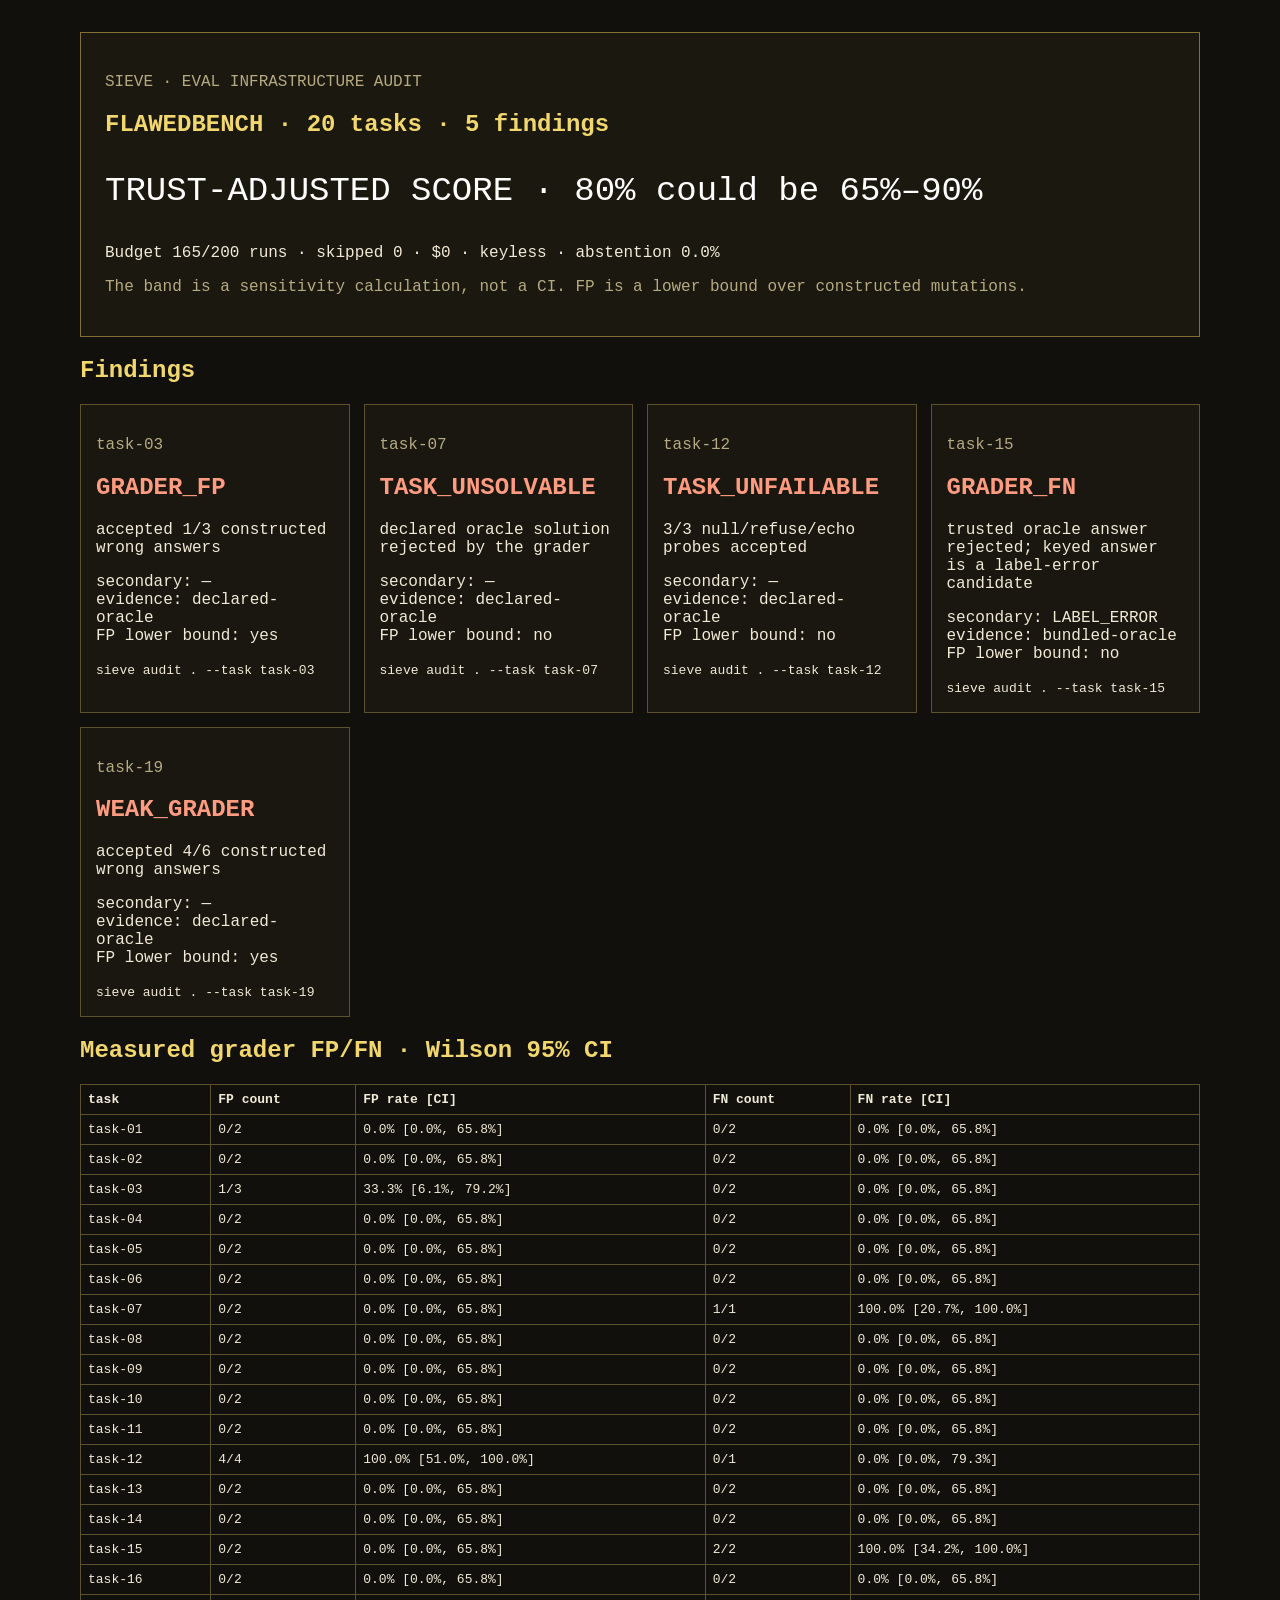
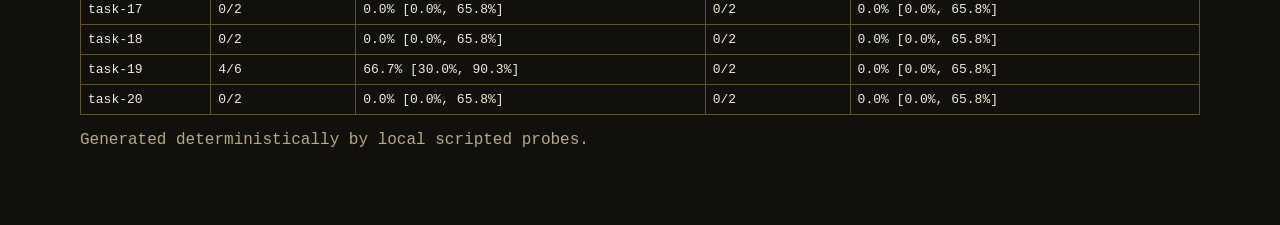
==== docs/index.html @ 28ebd324 "feat: ship deterministic sieve alpha" ====
<!doctype html>
<html lang="en">
<head><meta charset="utf-8"><meta name="viewport" content="width=device-width">
<meta http-equiv="refresh" content="0; url=demo/index.html">
<title>SIEVE demo</title></head>
<body><p><a href="demo/index.html">Open the SIEVE FlawedBench audit</a>.</p></body>
</html>
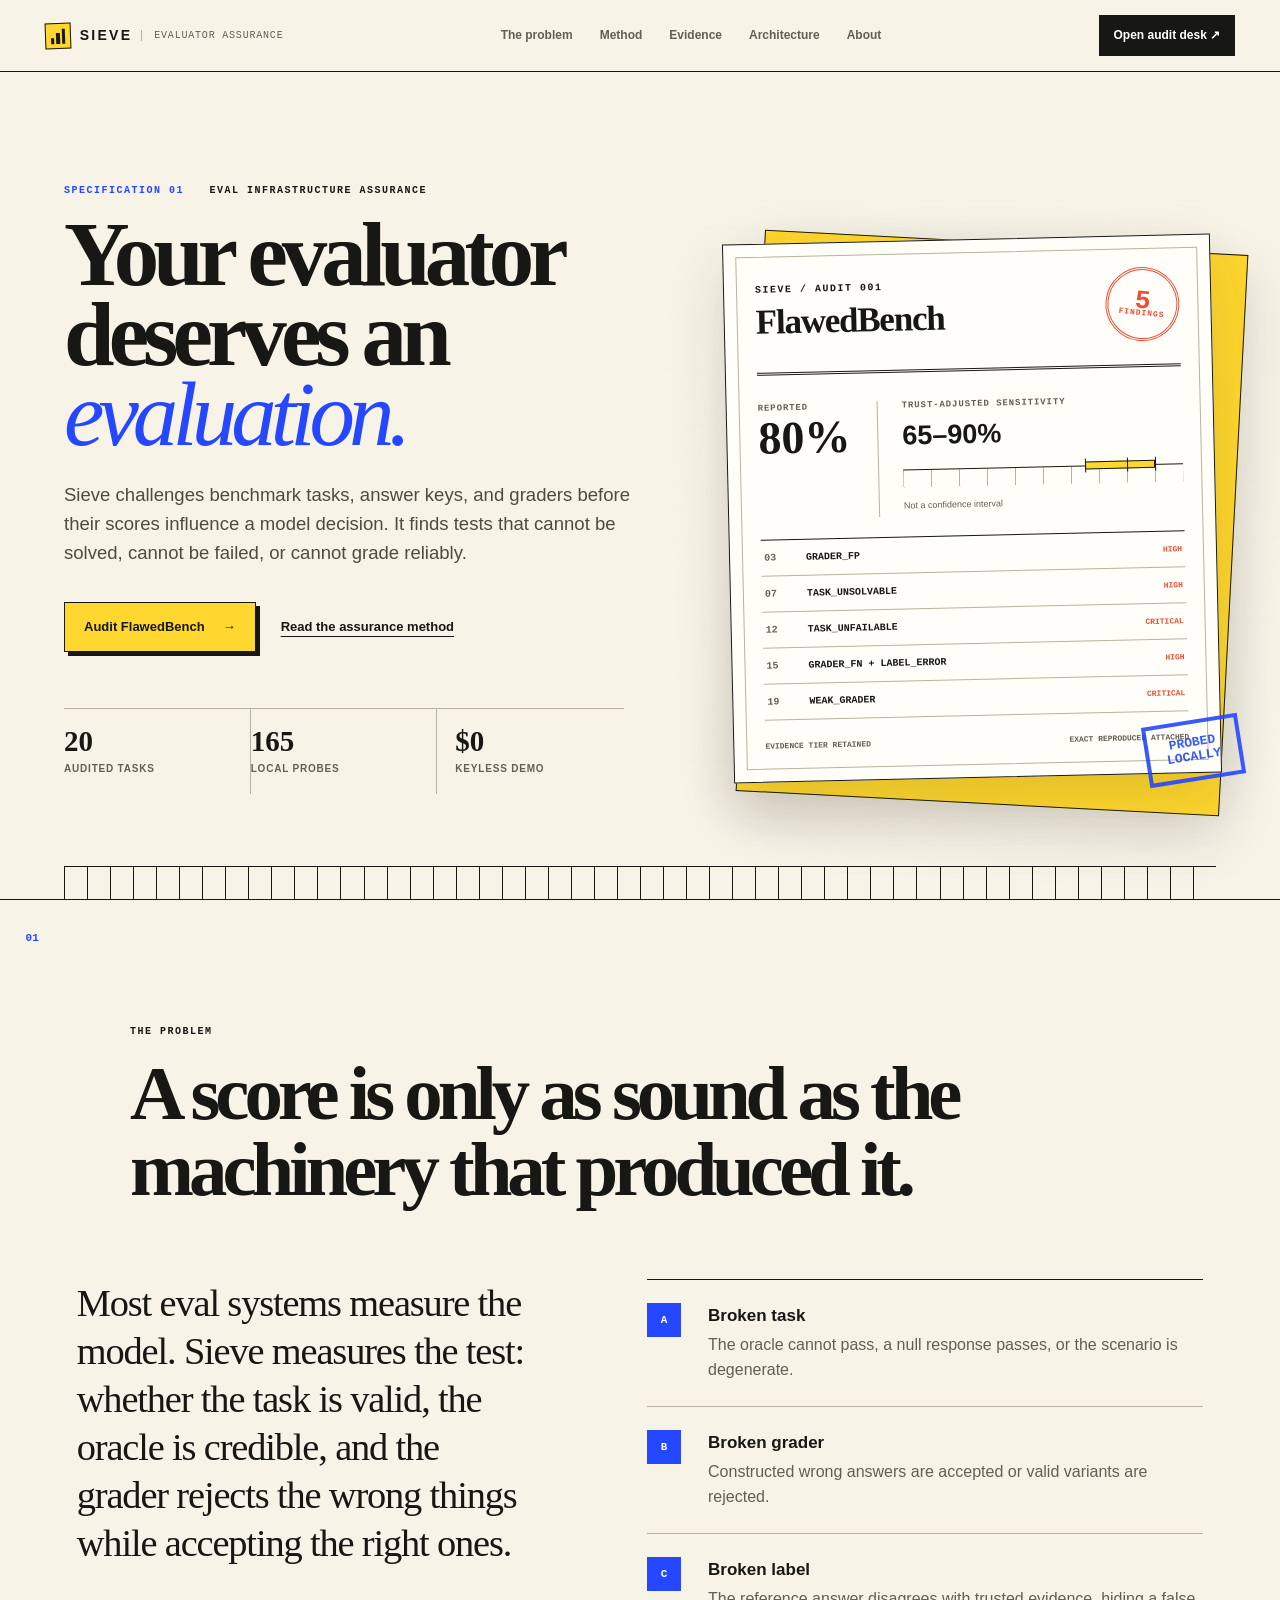
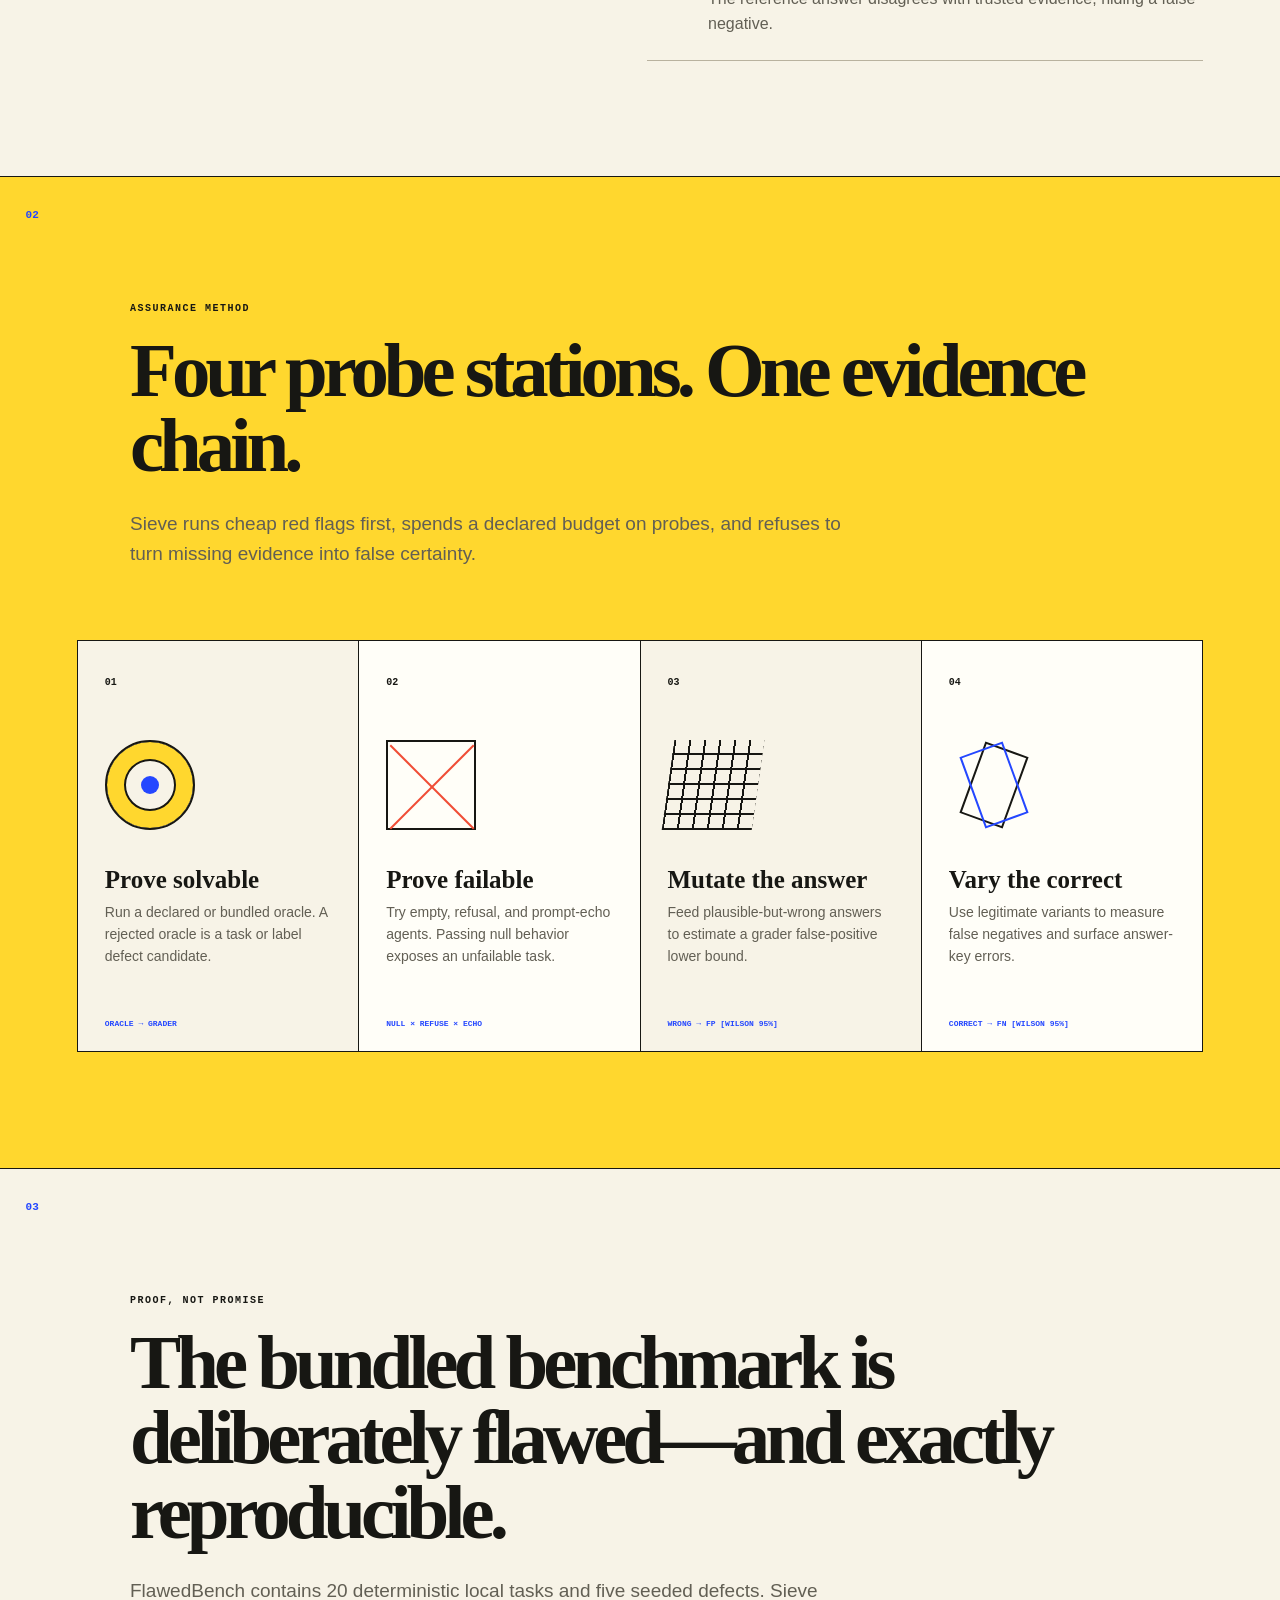
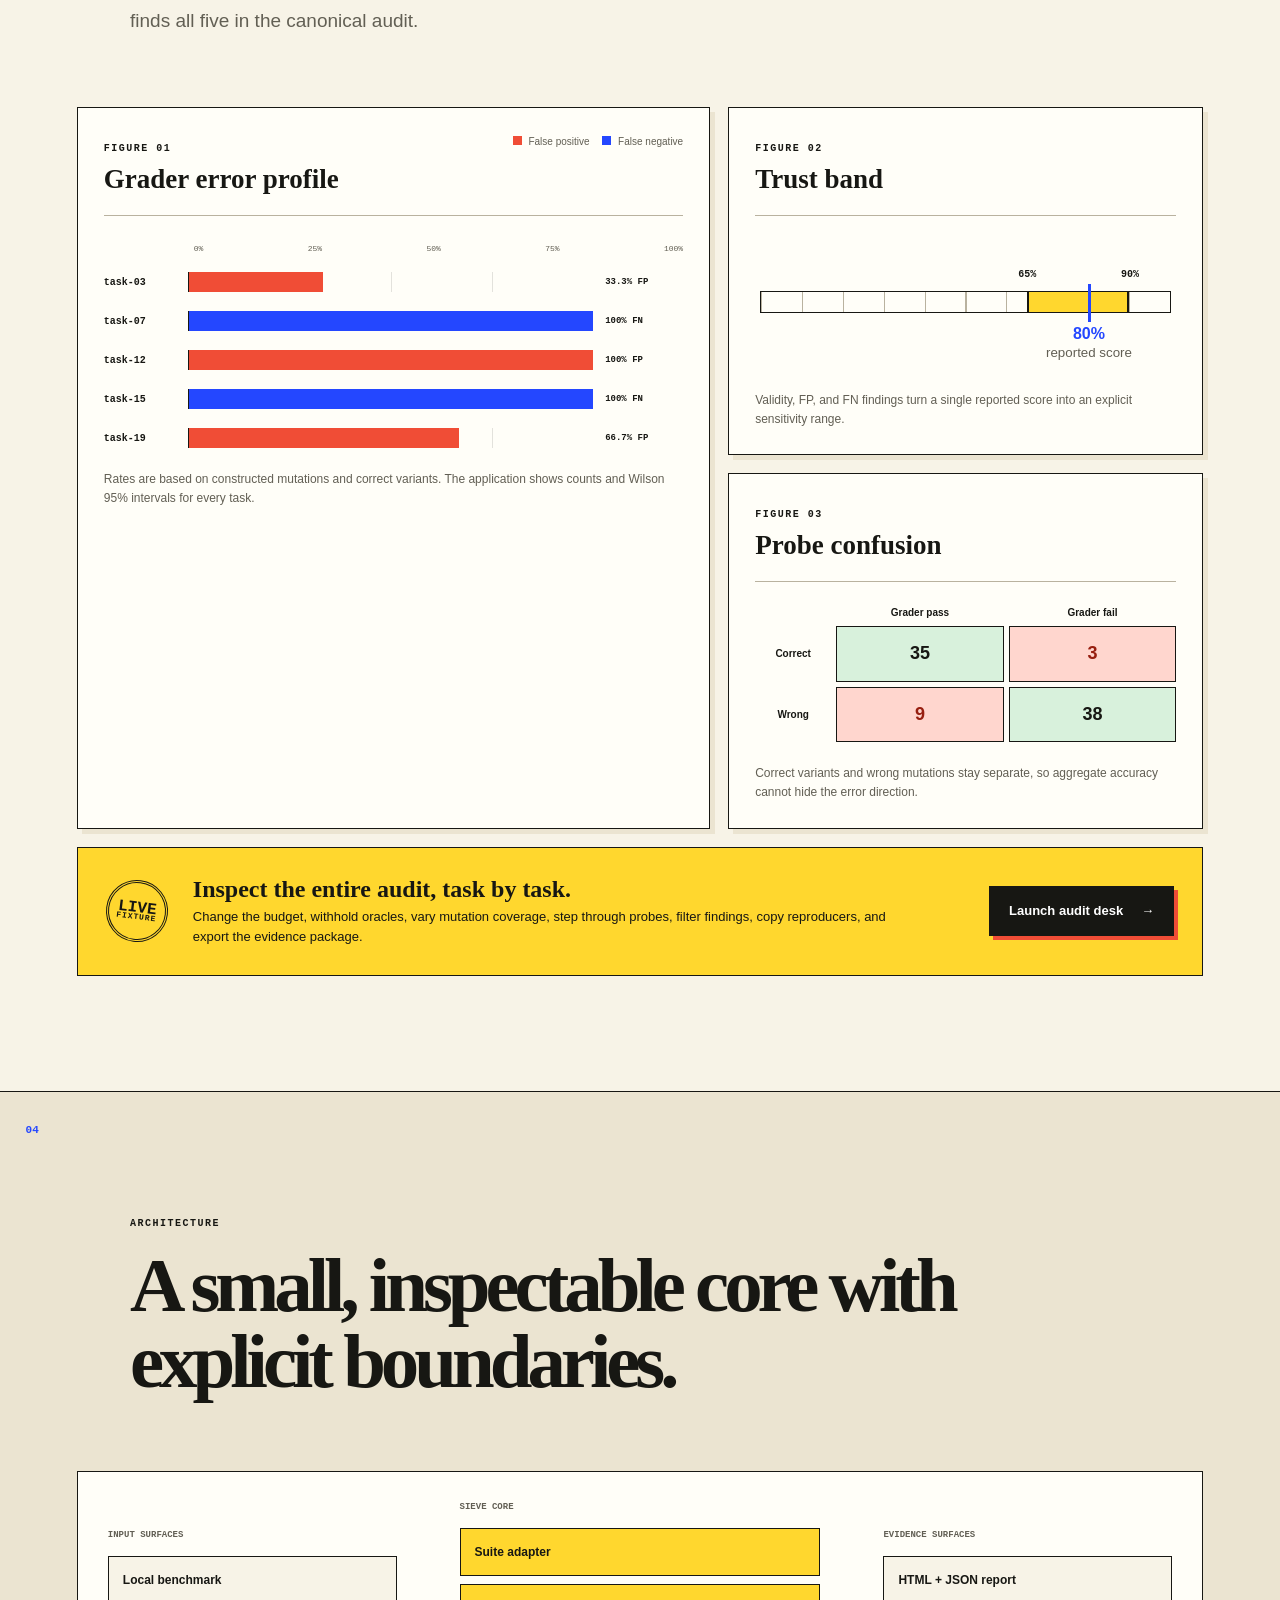
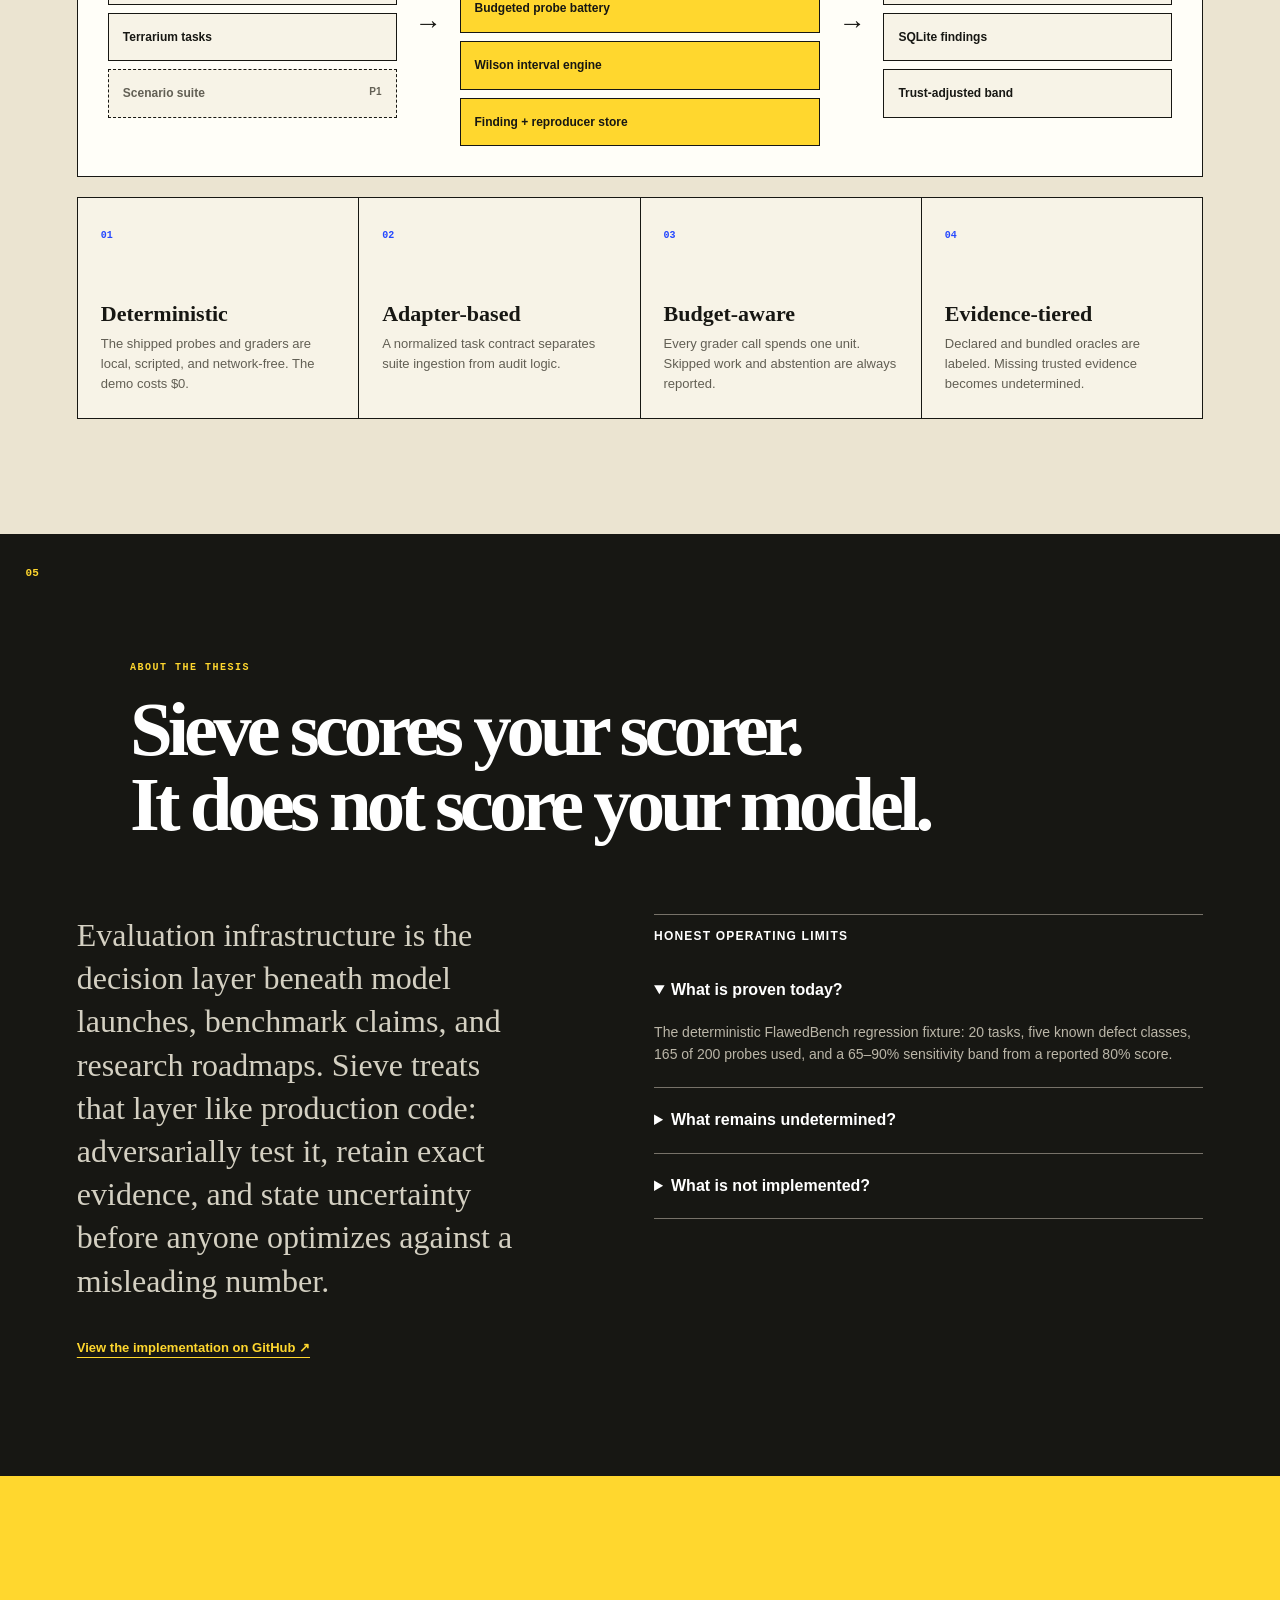
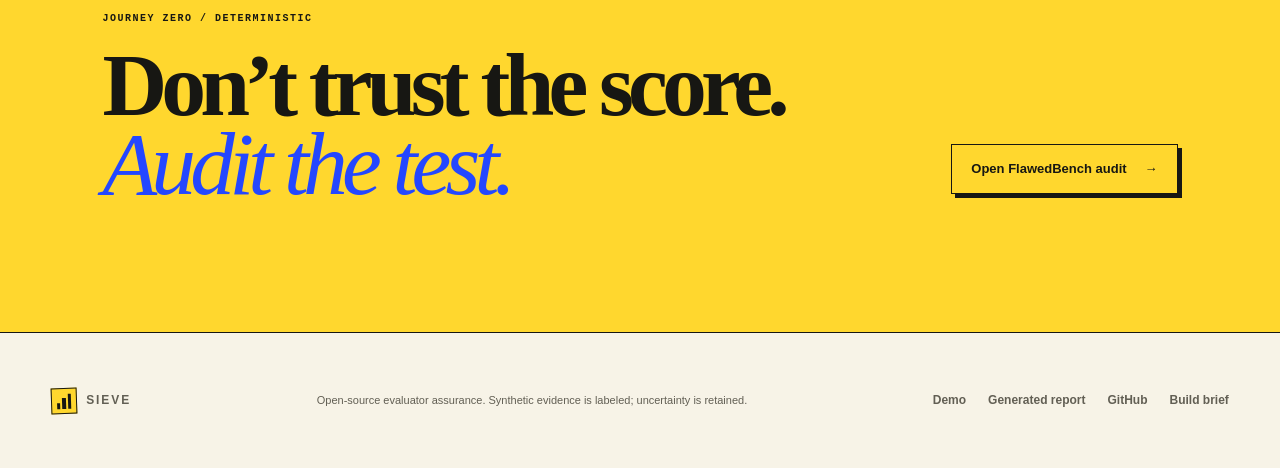
==== commit 91d5c995: "site: launch full interactive product experience" ====
--- a/docs/index.html
+++ b/docs/index.html
@@ -1,8 +1,292 @@
 <!doctype html>
 <html lang="en">
-<head><meta charset="utf-8"><meta name="viewport" content="width=device-width">
-<meta http-equiv="refresh" content="0; url=demo/index.html">
-<title>SIEVE demo</title></head>
-<body><p><a href="demo/index.html">Open the SIEVE FlawedBench audit</a>.</p></body>
+<head>
+  <meta charset="utf-8">
+  <meta name="viewport" content="width=device-width, initial-scale=1">
+  <meta name="description" content="Sieve audits the tasks, graders, and labels behind model and agent evaluations.">
+  <meta name="theme-color" content="#f7f3e7">
+  <title>Sieve — the eval for your evals</title>
+  <link rel="stylesheet" href="styles.css">
+  <script src="site.js" defer></script>
+</head>
+<body>
+  <a class="skip-link" href="#content">Skip to content</a>
+  <header class="site-header">
+    <a class="wordmark" href="#top" aria-label="Sieve home">
+      <span class="wordmark-mark" aria-hidden="true"><i></i><i></i><i></i></span>
+      <span>SIEVE</span>
+      <small>Evaluator assurance</small>
+    </a>
+    <button class="nav-toggle" type="button" aria-expanded="false" aria-controls="site-nav">Menu</button>
+    <nav id="site-nav" class="site-nav" aria-label="Primary navigation">
+      <a href="#problem">The problem</a>
+      <a href="#method">Method</a>
+      <a href="#proof">Evidence</a>
+      <a href="#architecture">Architecture</a>
+      <a href="#about">About</a>
+    </nav>
+    <a class="header-cta" href="demo/">Open audit desk <span aria-hidden="true">↗</span></a>
+  </header>
+
+  <main id="content">
+    <section class="hero" id="top">
+      <div class="hero-grid">
+        <div class="hero-copy">
+          <p class="kicker"><span>Specification 01</span> Eval infrastructure assurance</p>
+          <h1>Your evaluator<br>deserves an<br><em>evaluation.</em></h1>
+          <p class="hero-lede">Sieve challenges benchmark tasks, answer keys, and graders before their scores influence a model decision. It finds tests that cannot be solved, cannot be failed, or cannot grade reliably.</p>
+          <div class="hero-actions">
+            <a class="button button-primary" href="demo/">Audit FlawedBench <span aria-hidden="true">→</span></a>
+            <a class="text-link" href="#method">Read the assurance method</a>
+          </div>
+          <ul class="proof-points" aria-label="Demo properties">
+            <li><strong>20</strong><span>audited tasks</span></li>
+            <li><strong>165</strong><span>local probes</span></li>
+            <li><strong>$0</strong><span>keyless demo</span></li>
+          </ul>
+        </div>
+
+        <div class="dossier" aria-label="FlawedBench assurance dossier preview">
+          <div class="paper paper-back" aria-hidden="true"></div>
+          <article class="paper paper-main">
+            <div class="dossier-head">
+              <div>
+                <span class="micro">SIEVE / AUDIT 001</span>
+                <h2>FlawedBench</h2>
+              </div>
+              <span class="audit-stamp">5<br><small>findings</small></span>
+            </div>
+            <div class="score-sheet">
+              <div class="reported-score">
+                <span>Reported</span>
+                <strong>80%</strong>
+              </div>
+              <div class="band-block">
+                <span>Trust-adjusted sensitivity</span>
+                <strong>65–90%</strong>
+                <div class="ruler" aria-hidden="true">
+                  <i style="left:65%"></i><i style="left:80%"></i><i style="left:90%"></i>
+                  <b style="left:65%;width:25%"></b>
+                </div>
+                <small>Not a confidence interval</small>
+              </div>
+            </div>
+            <ol class="finding-ledger">
+              <li><span>03</span><b>GRADER_FP</b><em>High</em></li>
+              <li><span>07</span><b>TASK_UNSOLVABLE</b><em>High</em></li>
+              <li><span>12</span><b>TASK_UNFAILABLE</b><em>Critical</em></li>
+              <li><span>15</span><b>GRADER_FN + LABEL_ERROR</b><em>High</em></li>
+              <li><span>19</span><b>WEAK_GRADER</b><em>Critical</em></li>
+            </ol>
+            <div class="dossier-foot">
+              <span>Evidence tier retained</span>
+              <span>Exact reproducer attached</span>
+            </div>
+          </article>
+          <span class="verified-stamp" aria-hidden="true">PROBED<br>LOCALLY</span>
+        </div>
+      </div>
+      <div class="calibration-rule" aria-hidden="true"></div>
+    </section>
+
+    <section class="problem section" id="problem">
+      <div class="section-number">01</div>
+      <div class="section-intro">
+        <p class="kicker">The problem</p>
+        <h2>A score is only as sound as the machinery that produced it.</h2>
+      </div>
+      <div class="problem-grid">
+        <p class="big-copy">Most eval systems measure the model. Sieve measures the test: whether the task is valid, the oracle is credible, and the grader rejects the wrong things while accepting the right ones.</p>
+        <div class="failure-stack">
+          <article>
+            <span class="index">A</span>
+            <div><h3>Broken task</h3><p>The oracle cannot pass, a null response passes, or the scenario is degenerate.</p></div>
+          </article>
+          <article>
+            <span class="index">B</span>
+            <div><h3>Broken grader</h3><p>Constructed wrong answers are accepted or valid variants are rejected.</p></div>
+          </article>
+          <article>
+            <span class="index">C</span>
+            <div><h3>Broken label</h3><p>The reference answer disagrees with trusted evidence, hiding a false negative.</p></div>
+          </article>
+        </div>
+      </div>
+    </section>
+
+    <section class="method section section-yellow" id="method">
+      <div class="section-number">02</div>
+      <div class="section-intro">
+        <p class="kicker">Assurance method</p>
+        <h2>Four probe stations. One evidence chain.</h2>
+        <p>Sieve runs cheap red flags first, spends a declared budget on probes, and refuses to turn missing evidence into false certainty.</p>
+      </div>
+      <ol class="method-flow">
+        <li>
+          <span class="method-no">01</span>
+          <div class="method-symbol symbol-oracle" aria-hidden="true"></div>
+          <h3>Prove solvable</h3>
+          <p>Run a declared or bundled oracle. A rejected oracle is a task or label defect candidate.</p>
+          <small>ORACLE → GRADER</small>
+        </li>
+        <li>
+          <span class="method-no">02</span>
+          <div class="method-symbol symbol-null" aria-hidden="true"></div>
+          <h3>Prove failable</h3>
+          <p>Try empty, refusal, and prompt-echo agents. Passing null behavior exposes an unfailable task.</p>
+          <small>NULL × REFUSE × ECHO</small>
+        </li>
+        <li>
+          <span class="method-no">03</span>
+          <div class="method-symbol symbol-mutate" aria-hidden="true"></div>
+          <h3>Mutate the answer</h3>
+          <p>Feed plausible-but-wrong answers to estimate a grader false-positive lower bound.</p>
+          <small>WRONG → FP [WILSON 95%]</small>
+        </li>
+        <li>
+          <span class="method-no">04</span>
+          <div class="method-symbol symbol-variant" aria-hidden="true"></div>
+          <h3>Vary the correct</h3>
+          <p>Use legitimate variants to measure false negatives and surface answer-key errors.</p>
+          <small>CORRECT → FN [WILSON 95%]</small>
+        </li>
+      </ol>
+    </section>
+
+    <section class="proof section" id="proof">
+      <div class="section-number">03</div>
+      <div class="section-intro">
+        <p class="kicker">Proof, not promise</p>
+        <h2>The bundled benchmark is deliberately flawed—and exactly reproducible.</h2>
+        <p>FlawedBench contains 20 deterministic local tasks and five seeded defects. Sieve finds all five in the canonical audit.</p>
+      </div>
+
+      <div class="proof-layout">
+        <article class="chart-card wide">
+          <div class="card-head">
+            <div><span class="micro">Figure 01</span><h3>Grader error profile</h3></div>
+            <span class="legend"><i class="swatch fp"></i> False positive <i class="swatch fn"></i> False negative</span>
+          </div>
+          <div class="bar-chart" role="img" aria-label="False positive and false negative rates for five finding tasks">
+            <div class="chart-axis"><span>0%</span><span>25%</span><span>50%</span><span>75%</span><span>100%</span></div>
+            <div class="bar-row"><b>task-03</b><span><i class="bar fp" style="width:33.3%"></i></span><em>33.3% FP</em></div>
+            <div class="bar-row"><b>task-07</b><span><i class="bar fn" style="width:100%"></i></span><em>100% FN</em></div>
+            <div class="bar-row"><b>task-12</b><span><i class="bar fp" style="width:100%"></i></span><em>100% FP</em></div>
+            <div class="bar-row"><b>task-15</b><span><i class="bar fn" style="width:100%"></i></span><em>100% FN</em></div>
+            <div class="bar-row"><b>task-19</b><span><i class="bar fp" style="width:66.7%"></i></span><em>66.7% FP</em></div>
+          </div>
+          <p class="chart-note">Rates are based on constructed mutations and correct variants. The application shows counts and Wilson 95% intervals for every task.</p>
+        </article>
+
+        <article class="chart-card band-card">
+          <div class="card-head"><div><span class="micro">Figure 02</span><h3>Trust band</h3></div></div>
+          <div class="band-visual">
+            <span class="band-low">65%</span><span class="band-high">90%</span>
+            <div class="band-line"><i></i><b></b></div>
+            <strong>80%</strong><small>reported score</small>
+          </div>
+          <p>Validity, FP, and FN findings turn a single reported score into an explicit sensitivity range.</p>
+        </article>
+
+        <article class="chart-card matrix-card">
+          <div class="card-head"><div><span class="micro">Figure 03</span><h3>Probe confusion</h3></div></div>
+          <div class="mini-matrix" aria-label="Aggregated grader confusion matrix">
+            <span></span><b>Grader pass</b><b>Grader fail</b>
+            <b>Correct</b><strong class="good">35</strong><strong class="bad">3</strong>
+            <b>Wrong</b><strong class="bad">9</strong><strong class="good">38</strong>
+          </div>
+          <p>Correct variants and wrong mutations stay separate, so aggregate accuracy cannot hide the error direction.</p>
+        </article>
+      </div>
+
+      <div class="evidence-cta">
+        <div>
+          <span class="audit-stamp stamp-small">LIVE<br><small>fixture</small></span>
+          <div><h3>Inspect the entire audit, task by task.</h3><p>Change the budget, withhold oracles, vary mutation coverage, step through probes, filter findings, copy reproducers, and export the evidence package.</p></div>
+        </div>
+        <a class="button button-ink" href="demo/">Launch audit desk <span aria-hidden="true">→</span></a>
+      </div>
+    </section>
+
+    <section class="architecture section" id="architecture">
+      <div class="section-number">04</div>
+      <div class="section-intro">
+        <p class="kicker">Architecture</p>
+        <h2>A small, inspectable core with explicit boundaries.</h2>
+      </div>
+      <div class="architecture-board">
+        <div class="source-column">
+          <span>Input surfaces</span>
+          <b>Local benchmark</b>
+          <b>Terrarium tasks</b>
+          <b class="future">Scenario suite <small>P1</small></b>
+        </div>
+        <div class="connector" aria-hidden="true">→</div>
+        <div class="core-column">
+          <span>Sieve core</span>
+          <b>Suite adapter</b>
+          <b>Budgeted probe battery</b>
+          <b>Wilson interval engine</b>
+          <b>Finding + reproducer store</b>
+        </div>
+        <div class="connector" aria-hidden="true">→</div>
+        <div class="output-column">
+          <span>Evidence surfaces</span>
+          <b>HTML + JSON report</b>
+          <b>SQLite findings</b>
+          <b>Trust-adjusted band</b>
+        </div>
+      </div>
+      <div class="implementation-grid">
+        <article><span>01</span><h3>Deterministic</h3><p>The shipped probes and graders are local, scripted, and network-free. The demo costs $0.</p></article>
+        <article><span>02</span><h3>Adapter-based</h3><p>A normalized task contract separates suite ingestion from audit logic.</p></article>
+        <article><span>03</span><h3>Budget-aware</h3><p>Every grader call spends one unit. Skipped work and abstention are always reported.</p></article>
+        <article><span>04</span><h3>Evidence-tiered</h3><p>Declared and bundled oracles are labeled. Missing trusted evidence becomes undetermined.</p></article>
+      </div>
+    </section>
+
+    <section class="about section section-ink" id="about">
+      <div class="section-number">05</div>
+      <div class="section-intro">
+        <p class="kicker">About the thesis</p>
+        <h2>Sieve scores your scorer.<br>It does not score your model.</h2>
+      </div>
+      <div class="about-grid">
+        <div class="about-copy">
+          <p>Evaluation infrastructure is the decision layer beneath model launches, benchmark claims, and research roadmaps. Sieve treats that layer like production code: adversarially test it, retain exact evidence, and state uncertainty before anyone optimizes against a misleading number.</p>
+          <a class="text-link inverse" href="https://github.com/Aneesh-Pothuru/sieve">View the implementation on GitHub <span aria-hidden="true">↗</span></a>
+        </div>
+        <div class="limits">
+          <h3>Honest operating limits</h3>
+          <details open>
+            <summary>What is proven today?</summary>
+            <p>The deterministic FlawedBench regression fixture: 20 tasks, five known defect classes, 165 of 200 probes used, and a 65–90% sensitivity band from a reported 80% score.</p>
+          </details>
+          <details>
+            <summary>What remains undetermined?</summary>
+            <p>Sieve cannot prove semantic correctness without trusted oracle evidence. Unknown grader exploits are outside the mutation denominator, so FP is a lower bound.</p>
+          </details>
+          <details>
+            <summary>What is not implemented?</summary>
+            <p>LLM-generated probes, simulation fleet mode, automatic changed-task discovery, and a disclosed real public-benchmark audit remain future work.</p>
+          </details>
+        </div>
+      </div>
+    </section>
+
+    <section class="final-cta">
+      <div>
+        <span class="micro">Journey zero / deterministic</span>
+        <h2>Don’t trust the score.<br><em>Audit the test.</em></h2>
+      </div>
+      <a class="button button-primary" href="demo/">Open FlawedBench audit <span aria-hidden="true">→</span></a>
+    </section>
+  </main>
+
+  <footer class="site-footer">
+    <a class="wordmark" href="#top"><span class="wordmark-mark" aria-hidden="true"><i></i><i></i><i></i></span><span>SIEVE</span></a>
+    <p>Open-source evaluator assurance. Synthetic evidence is labeled; uncertainty is retained.</p>
+    <div><a href="demo/">Demo</a><a href="demo/report.html">Generated report</a><a href="https://github.com/Aneesh-Pothuru/sieve">GitHub</a><a href="BRIEF.md">Build brief</a></div>
+  </footer>
+</body>
 </html>
-
--- a/docs/styles.css
+++ b/docs/styles.css
@@ -0,0 +1,270 @@
+:root {
+  --paper: #f7f3e7;
+  --paper-deep: #ebe4d1;
+  --white: #fffef8;
+  --ink: #171713;
+  --muted: #625f54;
+  --line: #b9b29f;
+  --yellow: #ffd72e;
+  --yellow-pale: #fff2a8;
+  --blue: #2447ff;
+  --coral: #f04d36;
+  --green: #167a4a;
+  --shadow: 0 22px 60px rgba(39, 33, 16, .14);
+}
+
+* { box-sizing: border-box; }
+html { scroll-behavior: smooth; }
+body {
+  margin: 0;
+  color: var(--ink);
+  background: var(--paper);
+  font: 16px/1.55 "Avenir Next", "Segoe UI", Helvetica, Arial, sans-serif;
+}
+body::before {
+  content: "";
+  position: fixed;
+  inset: 0;
+  pointer-events: none;
+  opacity: .18;
+  background-image: repeating-linear-gradient(0deg, transparent 0 27px, rgba(23, 23, 19, .08) 28px);
+  z-index: -1;
+}
+a { color: inherit; }
+button, input, select { font: inherit; }
+.skip-link {
+  position: fixed;
+  left: 12px;
+  top: -60px;
+  z-index: 100;
+  padding: 10px 14px;
+  background: var(--ink);
+  color: white;
+}
+.skip-link:focus { top: 12px; }
+.site-header {
+  position: sticky;
+  z-index: 50;
+  top: 0;
+  min-height: 72px;
+  display: grid;
+  grid-template-columns: auto 1fr auto;
+  align-items: center;
+  gap: 28px;
+  padding: 0 3.5vw;
+  background: rgba(247, 243, 231, .94);
+  border-bottom: 1px solid var(--ink);
+  backdrop-filter: blur(12px);
+}
+.wordmark { display: flex; align-items: center; gap: 9px; text-decoration: none; font-weight: 900; letter-spacing: .16em; font-size: 14px; }
+.wordmark small { color: var(--muted); border-left: 1px solid var(--line); padding-left: 12px; font: 500 10px/1.1 ui-monospace, SFMono-Regular, Menlo, monospace; letter-spacing: .08em; text-transform: uppercase; }
+.wordmark-mark { width: 26px; height: 26px; display: grid; grid-template-columns: repeat(3, 1fr); align-items: end; gap: 2px; padding: 5px; background: var(--yellow); border: 1px solid var(--ink); transform: rotate(-2deg); }
+.wordmark-mark i { display: block; background: var(--ink); }
+.wordmark-mark i:nth-child(1) { height: 6px; }
+.wordmark-mark i:nth-child(2) { height: 11px; }
+.wordmark-mark i:nth-child(3) { height: 15px; }
+.site-nav { justify-self: center; display: flex; gap: 27px; }
+.site-nav a, .site-footer a { color: var(--muted); text-decoration: none; font-size: 12px; font-weight: 700; }
+.site-nav a:hover, .site-nav a:focus-visible, .site-footer a:hover { color: var(--ink); text-decoration: underline; text-underline-offset: 5px; }
+.header-cta { background: var(--ink); color: white; text-decoration: none; padding: 11px 15px; font-size: 12px; font-weight: 800; }
+.nav-toggle { display: none; justify-self: end; border: 1px solid var(--ink); background: transparent; padding: 8px 11px; }
+
+.hero { overflow: hidden; padding: clamp(62px, 8vw, 118px) 5vw 0; border-bottom: 1px solid var(--ink); }
+.hero-grid { max-width: 1440px; margin: 0 auto; display: grid; grid-template-columns: minmax(0, 1fr) minmax(440px, .85fr); gap: clamp(48px, 7vw, 110px); align-items: center; }
+.kicker, .micro { font: 800 10px/1.3 ui-monospace, SFMono-Regular, Menlo, monospace; letter-spacing: .15em; text-transform: uppercase; }
+.kicker span { display: inline-block; color: var(--blue); margin-right: 18px; }
+.hero h1, .section-intro h2, .final-cta h2 {
+  margin: 18px 0 26px;
+  font-family: "Iowan Old Style", "Palatino Linotype", Georgia, serif;
+  font-size: clamp(54px, 7.1vw, 112px);
+  line-height: .88;
+  letter-spacing: -.065em;
+  font-weight: 600;
+}
+.hero h1 em, .final-cta h2 em { color: var(--blue); font-weight: 400; }
+.hero-lede { max-width: 680px; margin: 0; color: #4f4b3f; font-size: clamp(18px, 1.45vw, 22px); line-height: 1.55; }
+.hero-actions { display: flex; align-items: center; gap: 25px; margin-top: 34px; }
+.button { display: inline-flex; justify-content: center; gap: 18px; align-items: center; min-height: 50px; padding: 0 19px; text-decoration: none; border: 1px solid var(--ink); font-size: 13px; font-weight: 900; box-shadow: 4px 4px 0 var(--ink); transition: transform .16s, box-shadow .16s; }
+.button:hover, .button:focus-visible { transform: translate(2px, 2px); box-shadow: 2px 2px 0 var(--ink); }
+.button-primary { background: var(--yellow); color: var(--ink); }
+.button-ink { background: var(--ink); color: white; box-shadow: 4px 4px 0 var(--coral); }
+.text-link { font-size: 13px; font-weight: 800; text-underline-offset: 5px; }
+.proof-points { display: grid; grid-template-columns: repeat(3, 1fr); max-width: 560px; padding: 0; margin: 56px 0 48px; list-style: none; border-top: 1px solid var(--line); }
+.proof-points li { padding: 18px 0; border-right: 1px solid var(--line); }
+.proof-points li:last-child { border: 0; padding-left: 18px; }
+.proof-points strong { display: block; font: 600 29px/1 "Iowan Old Style", Georgia, serif; }
+.proof-points span { display: block; margin-top: 5px; color: var(--muted); font-size: 10px; font-weight: 800; text-transform: uppercase; letter-spacing: .08em; }
+
+.dossier { position: relative; min-height: 600px; display: grid; place-items: center; }
+.paper { border: 1px solid var(--ink); background: var(--white); }
+.paper-back { position: absolute; inset: 34px -18px 4px 22px; transform: rotate(3deg); background: var(--yellow); box-shadow: var(--shadow); }
+.paper-main { position: relative; width: min(100%, 560px); padding: 31px; transform: rotate(-1.3deg); box-shadow: var(--shadow); }
+.paper-main::after { content: ""; position: absolute; inset: 12px; border: 1px solid var(--line); pointer-events: none; }
+.dossier-head { position: relative; z-index: 1; display: flex; justify-content: space-between; gap: 20px; align-items: start; padding-bottom: 23px; border-bottom: 3px double var(--ink); }
+.dossier-head h2 { margin: 4px 0 0; font: 600 35px/1 "Iowan Old Style", Georgia, serif; letter-spacing: -.035em; }
+.audit-stamp { width: 74px; height: 74px; flex: 0 0 auto; display: grid; place-content: center; color: var(--coral); border: 3px double currentColor; border-radius: 50%; text-align: center; font: 900 26px/.65 ui-monospace, monospace; transform: rotate(7deg); }
+.audit-stamp small { font-size: 8px; letter-spacing: .12em; text-transform: uppercase; }
+.score-sheet { position: relative; z-index: 1; display: grid; grid-template-columns: 120px 1fr; gap: 24px; padding: 28px 0 20px; }
+.reported-score { border-right: 1px solid var(--line); }
+.reported-score span, .band-block span { display: block; color: var(--muted); font: 800 9px ui-monospace, monospace; text-transform: uppercase; letter-spacing: .1em; }
+.reported-score strong { display: block; font: 600 46px/1.1 "Iowan Old Style", Georgia, serif; }
+.band-block strong { display: block; font-size: 27px; margin-top: 5px; }
+.ruler { position: relative; height: 18px; margin: 12px 0 4px; border-top: 1px solid var(--ink); background: repeating-linear-gradient(90deg, var(--line) 0 1px, transparent 1px 10%); }
+.ruler b { position: absolute; top: -5px; height: 8px; background: var(--yellow); border: 1px solid var(--ink); }
+.ruler i { position: absolute; z-index: 1; top: -8px; width: 1px; height: 14px; background: var(--ink); }
+.band-block small { color: var(--muted); font-size: 9px; }
+.finding-ledger { position: relative; z-index: 1; list-style: none; padding: 0; margin: 0; border-top: 1px solid var(--ink); }
+.finding-ledger li { display: grid; grid-template-columns: 32px 1fr auto; gap: 10px; align-items: center; padding: 12px 3px; border-bottom: 1px solid var(--line); font: 700 10px ui-monospace, monospace; }
+.finding-ledger li span { color: var(--muted); }
+.finding-ledger li em { color: var(--coral); font-style: normal; text-transform: uppercase; font-size: 8px; }
+.dossier-foot { position: relative; z-index: 1; display: flex; justify-content: space-between; margin-top: 21px; color: var(--muted); font: 700 8px ui-monospace, monospace; text-transform: uppercase; }
+.verified-stamp { position: absolute; z-index: 3; right: -26px; bottom: 28px; padding: 12px 17px; border: 4px solid var(--blue); color: var(--blue); font: 900 13px/1.1 ui-monospace, monospace; text-align: center; transform: rotate(-9deg); opacity: .9; }
+.calibration-rule { max-width: 1440px; height: 33px; margin: 24px auto 0; border-top: 1px solid var(--ink); background: repeating-linear-gradient(90deg, var(--ink) 0 1px, transparent 1px 2%); }
+
+.section { position: relative; padding: clamp(82px, 9vw, 145px) 6vw; border-bottom: 1px solid var(--ink); }
+.section-number { position: absolute; left: 2vw; top: 2rem; color: var(--blue); font: 800 11px ui-monospace, monospace; }
+.section-intro { max-width: 1020px; margin: 0 auto 72px; }
+.section-intro h2 { font-size: clamp(45px, 6vw, 84px); line-height: .98; }
+.section-intro > p:last-child { max-width: 720px; color: var(--muted); font-size: 19px; }
+.problem-grid { max-width: 1260px; margin: auto; display: grid; grid-template-columns: .9fr 1.1fr; gap: 9vw; align-items: start; }
+.big-copy { margin: 0; font: 500 clamp(25px, 3vw, 42px)/1.25 "Iowan Old Style", Georgia, serif; letter-spacing: -.03em; }
+.failure-stack { border-top: 1px solid var(--ink); }
+.failure-stack article { display: grid; grid-template-columns: 44px 1fr; gap: 17px; padding: 23px 0; border-bottom: 1px solid var(--line); }
+.failure-stack .index { display: grid; place-items: center; width: 34px; height: 34px; color: white; background: var(--blue); font: 800 11px ui-monospace, monospace; }
+.failure-stack h3 { margin: 0 0 4px; font-size: 17px; }
+.failure-stack p { margin: 0; color: var(--muted); }
+.section-yellow { background: var(--yellow); }
+.section-yellow .kicker { color: var(--ink); }
+.method-flow { max-width: 1380px; display: grid; grid-template-columns: repeat(4, 1fr); gap: 1px; margin: auto; padding: 0; background: var(--ink); border: 1px solid var(--ink); list-style: none; }
+.method-flow li { position: relative; min-height: 410px; padding: 27px; background: var(--paper); }
+.method-flow li:nth-child(even) { background: var(--white); }
+.method-no { font: 800 10px ui-monospace, monospace; }
+.method-symbol { width: 90px; height: 90px; position: relative; margin: 47px 0 36px; }
+.symbol-oracle { border: 2px solid var(--ink); border-radius: 50%; box-shadow: inset 0 0 0 17px var(--yellow), inset 0 0 0 19px var(--ink); }
+.symbol-oracle::after { content: ""; position: absolute; inset: 34px; background: var(--blue); border-radius: 50%; }
+.symbol-null { border: 2px solid var(--ink); }
+.symbol-null::before, .symbol-null::after { content: ""; position: absolute; left: 43px; top: -14px; width: 2px; height: 118px; background: var(--coral); transform: rotate(45deg); }
+.symbol-null::after { transform: rotate(-45deg); }
+.symbol-mutate { background: repeating-linear-gradient(90deg, var(--ink) 0 2px, transparent 2px 15px), repeating-linear-gradient(0deg, var(--ink) 0 2px, transparent 2px 15px); transform: skew(-8deg); }
+.symbol-variant::before, .symbol-variant::after { content: ""; position: absolute; inset: 7px 22px; border: 2px solid var(--ink); transform: rotate(20deg); }
+.symbol-variant::after { transform: rotate(-20deg); border-color: var(--blue); }
+.method-flow h3 { margin: 0 0 8px; font: 600 25px "Iowan Old Style", Georgia, serif; }
+.method-flow p { margin: 0; color: var(--muted); font-size: 14px; }
+.method-flow small { position: absolute; left: 27px; bottom: 23px; color: var(--blue); font: 800 8px ui-monospace, monospace; }
+
+.proof-layout { max-width: 1380px; margin: auto; display: grid; grid-template-columns: 1fr .75fr; gap: 18px; }
+.chart-card { padding: 26px; background: var(--white); border: 1px solid var(--ink); box-shadow: 5px 5px 0 var(--paper-deep); }
+.chart-card.wide { grid-row: span 2; }
+.card-head { display: flex; justify-content: space-between; align-items: start; gap: 20px; padding-bottom: 20px; border-bottom: 1px solid var(--line); }
+.card-head h3 { margin: 5px 0 0; font: 600 27px "Iowan Old Style", Georgia, serif; }
+.legend { color: var(--muted); font-size: 10px; }
+.swatch { display: inline-block; width: 9px; height: 9px; margin: 0 4px 0 10px; }
+.swatch.fp, .bar.fp { background: var(--coral); }
+.swatch.fn, .bar.fn { background: var(--blue); }
+.bar-chart { margin: 28px 0 18px; }
+.chart-axis { display: flex; justify-content: space-between; padding-left: 90px; color: var(--muted); font: 8px ui-monospace, monospace; }
+.bar-row { display: grid; grid-template-columns: 72px 1fr 78px; gap: 12px; align-items: center; margin: 19px 0; font: 800 10px ui-monospace, monospace; }
+.bar-row > span { height: 20px; background: repeating-linear-gradient(90deg, rgba(23,23,19,.12) 0 1px, transparent 1px 25%); border-left: 1px solid var(--ink); }
+.bar { display: block; height: 100%; min-width: 2px; }
+.bar-row em { font-style: normal; font-size: 9px; }
+.chart-note, .chart-card > p { margin: 22px 0 0; color: var(--muted); font-size: 12px; }
+.band-visual { position: relative; height: 125px; margin: 28px 5px 0; }
+.band-line { position: absolute; inset: 47px 0 auto; height: 22px; border: 1px solid var(--ink); background: repeating-linear-gradient(90deg, var(--line) 0 1px, transparent 1px 10%); }
+.band-line i { position: absolute; left: 65%; width: 25%; height: 100%; background: var(--yellow); border-left: 2px solid var(--ink); border-right: 2px solid var(--ink); }
+.band-line b { position: absolute; left: 80%; top: -8px; width: 3px; height: 38px; background: var(--blue); }
+.band-low, .band-high { position: absolute; top: 25px; font: 800 10px ui-monospace, monospace; }
+.band-low { left: 65%; transform: translateX(-50%); }
+.band-high { left: 90%; transform: translateX(-50%); }
+.band-visual > strong { position: absolute; top: 78px; left: 80%; transform: translateX(-50%); color: var(--blue); }
+.band-visual > small { position: absolute; top: 99px; left: 80%; transform: translateX(-50%); white-space: nowrap; color: var(--muted); }
+.mini-matrix { display: grid; grid-template-columns: 76px 1fr 1fr; gap: 5px; margin-top: 23px; text-align: center; font-size: 10px; }
+.mini-matrix > b { align-self: center; }
+.mini-matrix strong { padding: 13px; border: 1px solid var(--ink); font-size: 18px; }
+.mini-matrix .good { background: #d8f1dc; }
+.mini-matrix .bad { background: #ffd6ce; color: #971f10; }
+.evidence-cta { max-width: 1380px; margin: 18px auto 0; padding: 28px; display: flex; align-items: center; justify-content: space-between; gap: 30px; background: var(--yellow); border: 1px solid var(--ink); }
+.evidence-cta > div { display: flex; gap: 25px; align-items: center; }
+.evidence-cta h3 { margin: 0 0 4px; font: 600 24px "Iowan Old Style", Georgia, serif; }
+.evidence-cta p { max-width: 720px; margin: 0; font-size: 13px; }
+.stamp-small { width: 62px; height: 62px; font-size: 16px; color: var(--ink); }
+
+.architecture { background: var(--paper-deep); }
+.architecture-board { max-width: 1380px; margin: auto; display: grid; grid-template-columns: 1fr auto 1.25fr auto 1fr; gap: 18px; align-items: center; padding: 30px; border: 1px solid var(--ink); background: var(--white); }
+.source-column, .core-column, .output-column { display: grid; gap: 8px; }
+.architecture-board span { margin-bottom: 8px; color: var(--muted); font: 800 9px ui-monospace, monospace; text-transform: uppercase; }
+.architecture-board b { padding: 14px; border: 1px solid var(--ink); font-size: 12px; background: var(--paper); }
+.architecture-board .core-column b { background: var(--yellow); }
+.architecture-board .future { border-style: dashed; color: var(--muted); }
+.architecture-board small { float: right; }
+.connector { font-size: 27px; }
+.implementation-grid { max-width: 1380px; margin: 20px auto 0; display: grid; grid-template-columns: repeat(4, 1fr); gap: 1px; background: var(--ink); border: 1px solid var(--ink); }
+.implementation-grid article { min-height: 220px; padding: 23px; background: var(--paper); }
+.implementation-grid span { color: var(--blue); font: 900 10px ui-monospace, monospace; }
+.implementation-grid h3 { margin: 55px 0 7px; font: 600 22px "Iowan Old Style", Georgia, serif; }
+.implementation-grid p { margin: 0; color: var(--muted); font-size: 13px; }
+
+.section-ink { color: white; background: var(--ink); }
+.section-ink .section-number, .section-ink .kicker { color: var(--yellow); }
+.about-grid { max-width: 1260px; margin: auto; display: grid; grid-template-columns: .9fr 1.1fr; gap: 10vw; }
+.about-copy p { margin-top: 0; color: #d4d0c2; font: 400 clamp(22px, 2.5vw, 35px)/1.35 "Iowan Old Style", Georgia, serif; }
+.inverse { color: var(--yellow); }
+.limits { border-top: 1px solid #777269; }
+.limits h3 { font-size: 12px; text-transform: uppercase; letter-spacing: .1em; }
+.limits details { border-bottom: 1px solid #777269; }
+.limits summary { padding: 20px 0; cursor: pointer; font-weight: 800; }
+.limits p { color: #bbb6a8; margin: 0 0 21px; font-size: 14px; }
+.final-cta { display: flex; justify-content: space-between; align-items: end; gap: 30px; padding: clamp(75px, 10vw, 150px) 8vw; background: var(--yellow); border-bottom: 1px solid var(--ink); }
+.final-cta h2 { margin-bottom: 0; font-size: clamp(51px, 7vw, 100px); }
+.final-cta .button { margin-bottom: 10px; white-space: nowrap; }
+.site-footer { min-height: 135px; display: grid; grid-template-columns: auto 1fr auto; align-items: center; gap: 40px; padding: 30px 4vw; }
+.site-footer p { justify-self: center; color: var(--muted); font-size: 11px; }
+.site-footer > div { display: flex; gap: 22px; }
+
+@media (max-width: 1000px) {
+  .site-header { grid-template-columns: 1fr auto auto; }
+  .site-nav { display: none; position: absolute; top: 71px; left: 0; right: 0; padding: 20px 4vw; background: var(--paper); border-bottom: 1px solid var(--ink); flex-wrap: wrap; }
+  .site-nav.open { display: flex; }
+  .nav-toggle { display: block; }
+  .hero-grid { grid-template-columns: 1fr; }
+  .dossier { max-width: 650px; width: 100%; margin: auto; }
+  .problem-grid, .about-grid { grid-template-columns: 1fr; gap: 50px; }
+  .method-flow { grid-template-columns: repeat(2, 1fr); }
+  .proof-layout { grid-template-columns: 1fr; }
+  .chart-card.wide { grid-row: auto; }
+  .architecture-board { grid-template-columns: 1fr; }
+  .connector { transform: rotate(90deg); justify-self: center; }
+  .implementation-grid { grid-template-columns: repeat(2, 1fr); }
+}
+@media (max-width: 680px) {
+  .site-header { padding: 0 15px; gap: 10px; }
+  .header-cta { display: none; }
+  .wordmark small { display: none; }
+  .hero { padding: 53px 20px 0; }
+  .hero h1 { font-size: clamp(52px, 18vw, 76px); }
+  .hero-actions { align-items: stretch; flex-direction: column; }
+  .proof-points { margin-top: 38px; }
+  .dossier { min-height: 520px; }
+  .paper-main { padding: 23px 20px; }
+  .score-sheet { grid-template-columns: 1fr; }
+  .reported-score { border: 0; border-bottom: 1px solid var(--line); padding-bottom: 15px; }
+  .verified-stamp { right: 0; }
+  .section { padding: 80px 20px; }
+  .section-number { display: none; }
+  .section-intro { margin-bottom: 45px; }
+  .method-flow { grid-template-columns: 1fr; }
+  .method-flow li { min-height: 345px; }
+  .card-head { flex-direction: column; }
+  .bar-row { grid-template-columns: 62px 1fr; }
+  .bar-row em { grid-column: 2; }
+  .chart-axis { padding-left: 73px; }
+  .evidence-cta, .evidence-cta > div, .final-cta { align-items: flex-start; flex-direction: column; }
+  .implementation-grid { grid-template-columns: 1fr; }
+  .final-cta { padding: 75px 20px; }
+  .site-footer { grid-template-columns: 1fr; gap: 18px; }
+  .site-footer p { justify-self: start; }
+}
+
+@media (prefers-reduced-motion: reduce) {
+  html { scroll-behavior: auto; }
+  *, *::before, *::after { transition-duration: .01ms !important; animation-duration: .01ms !important; }
+}
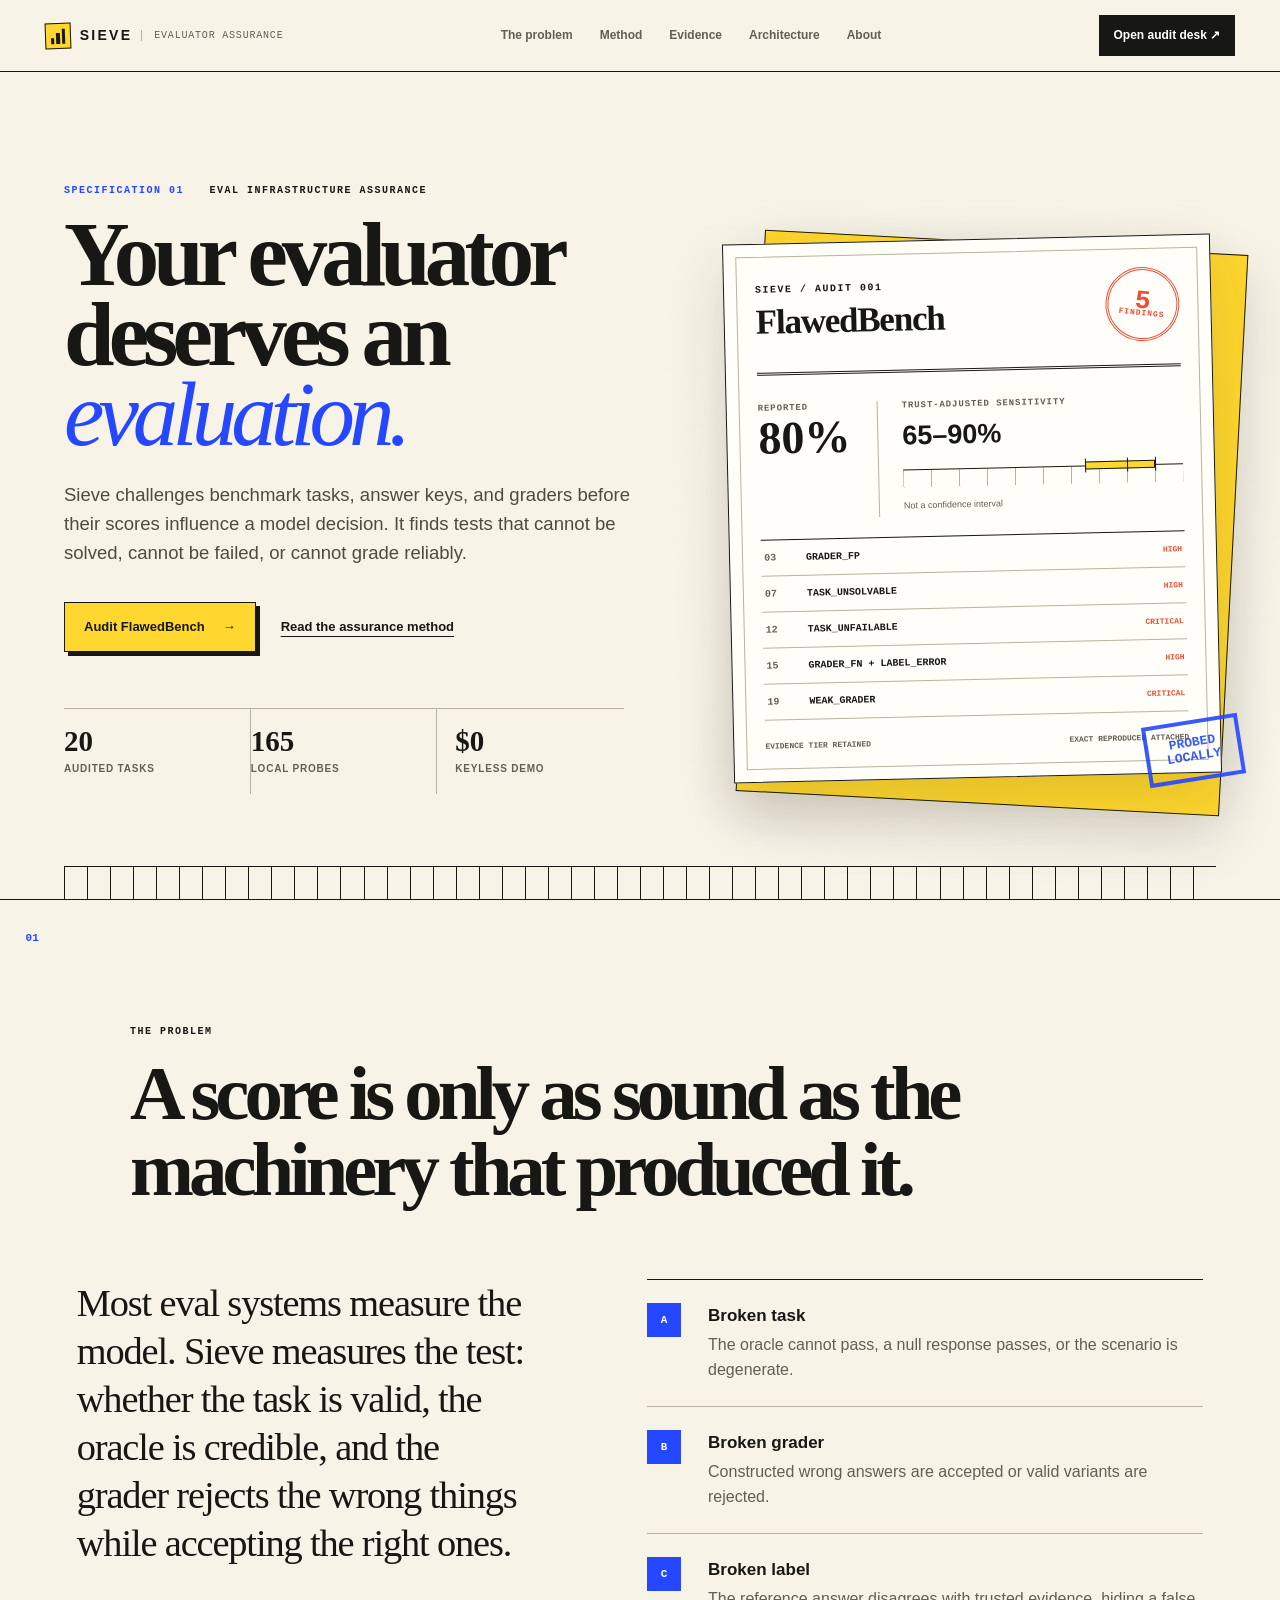
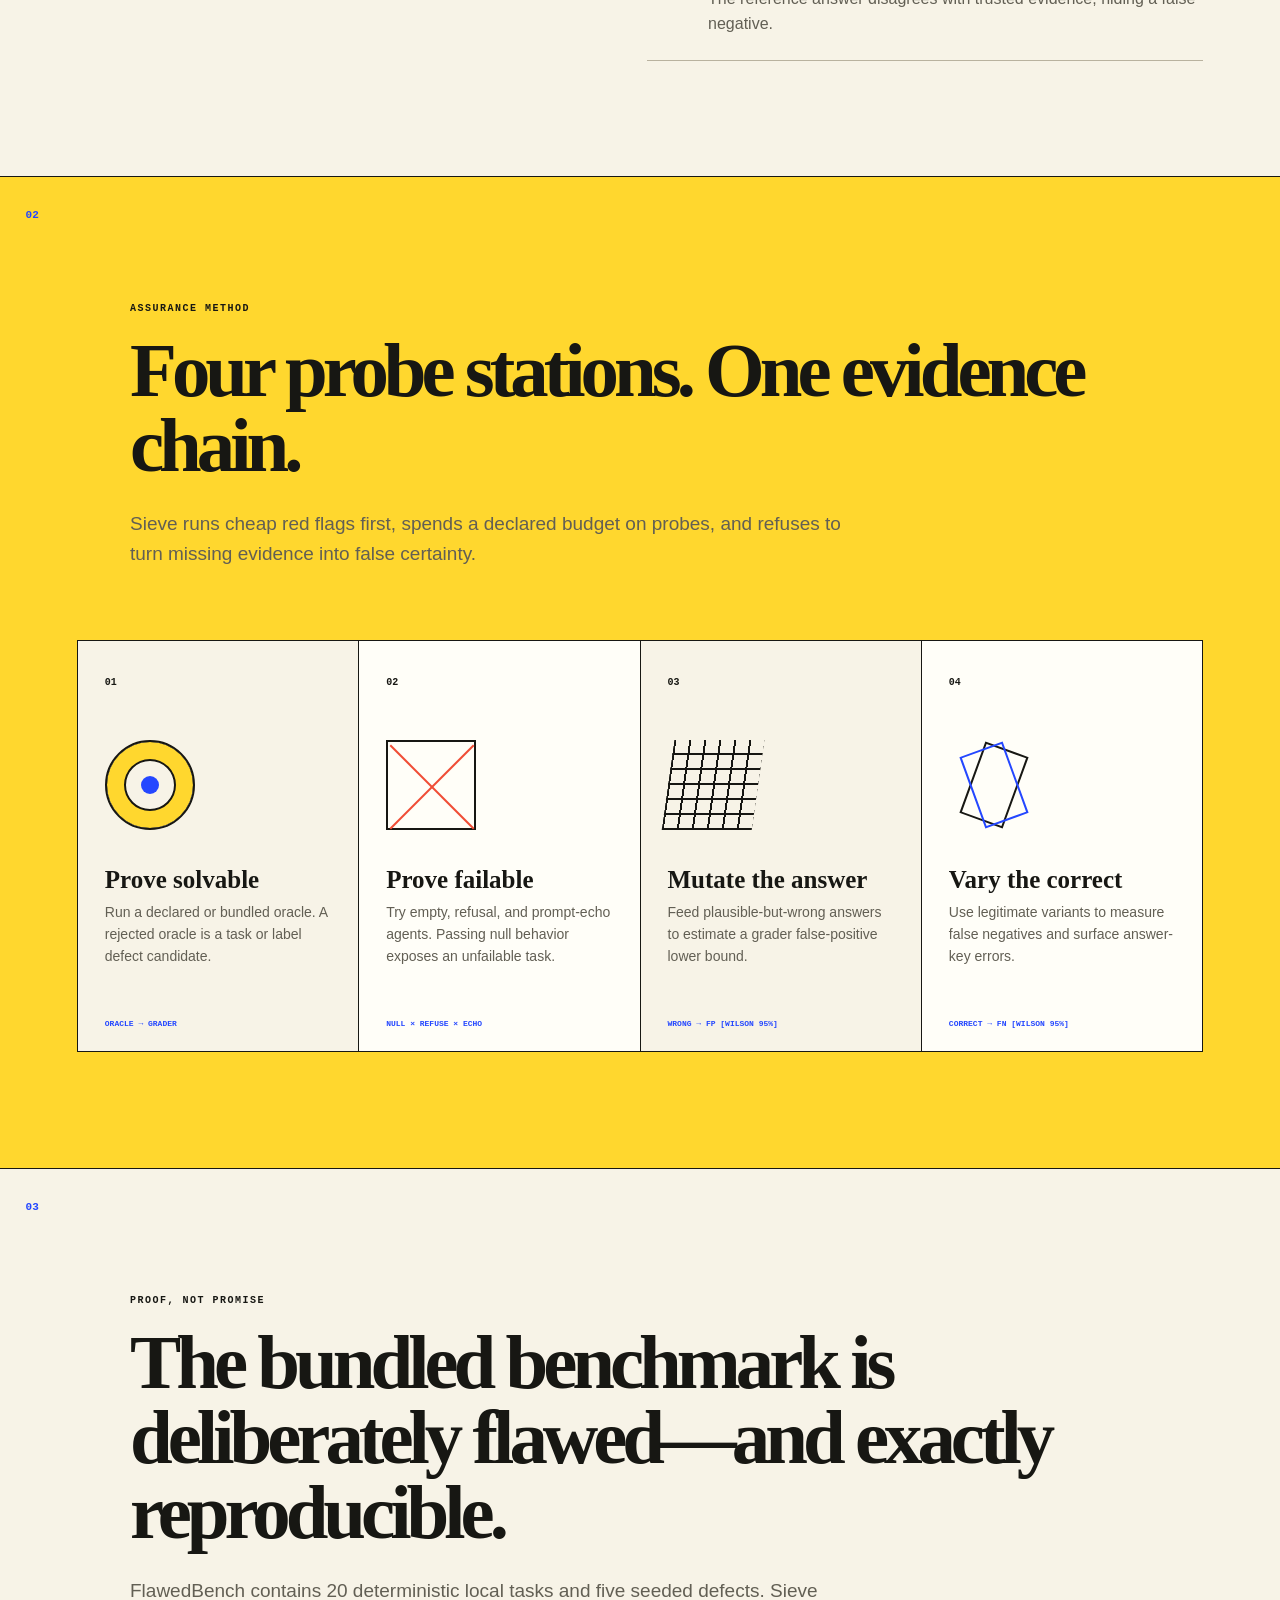
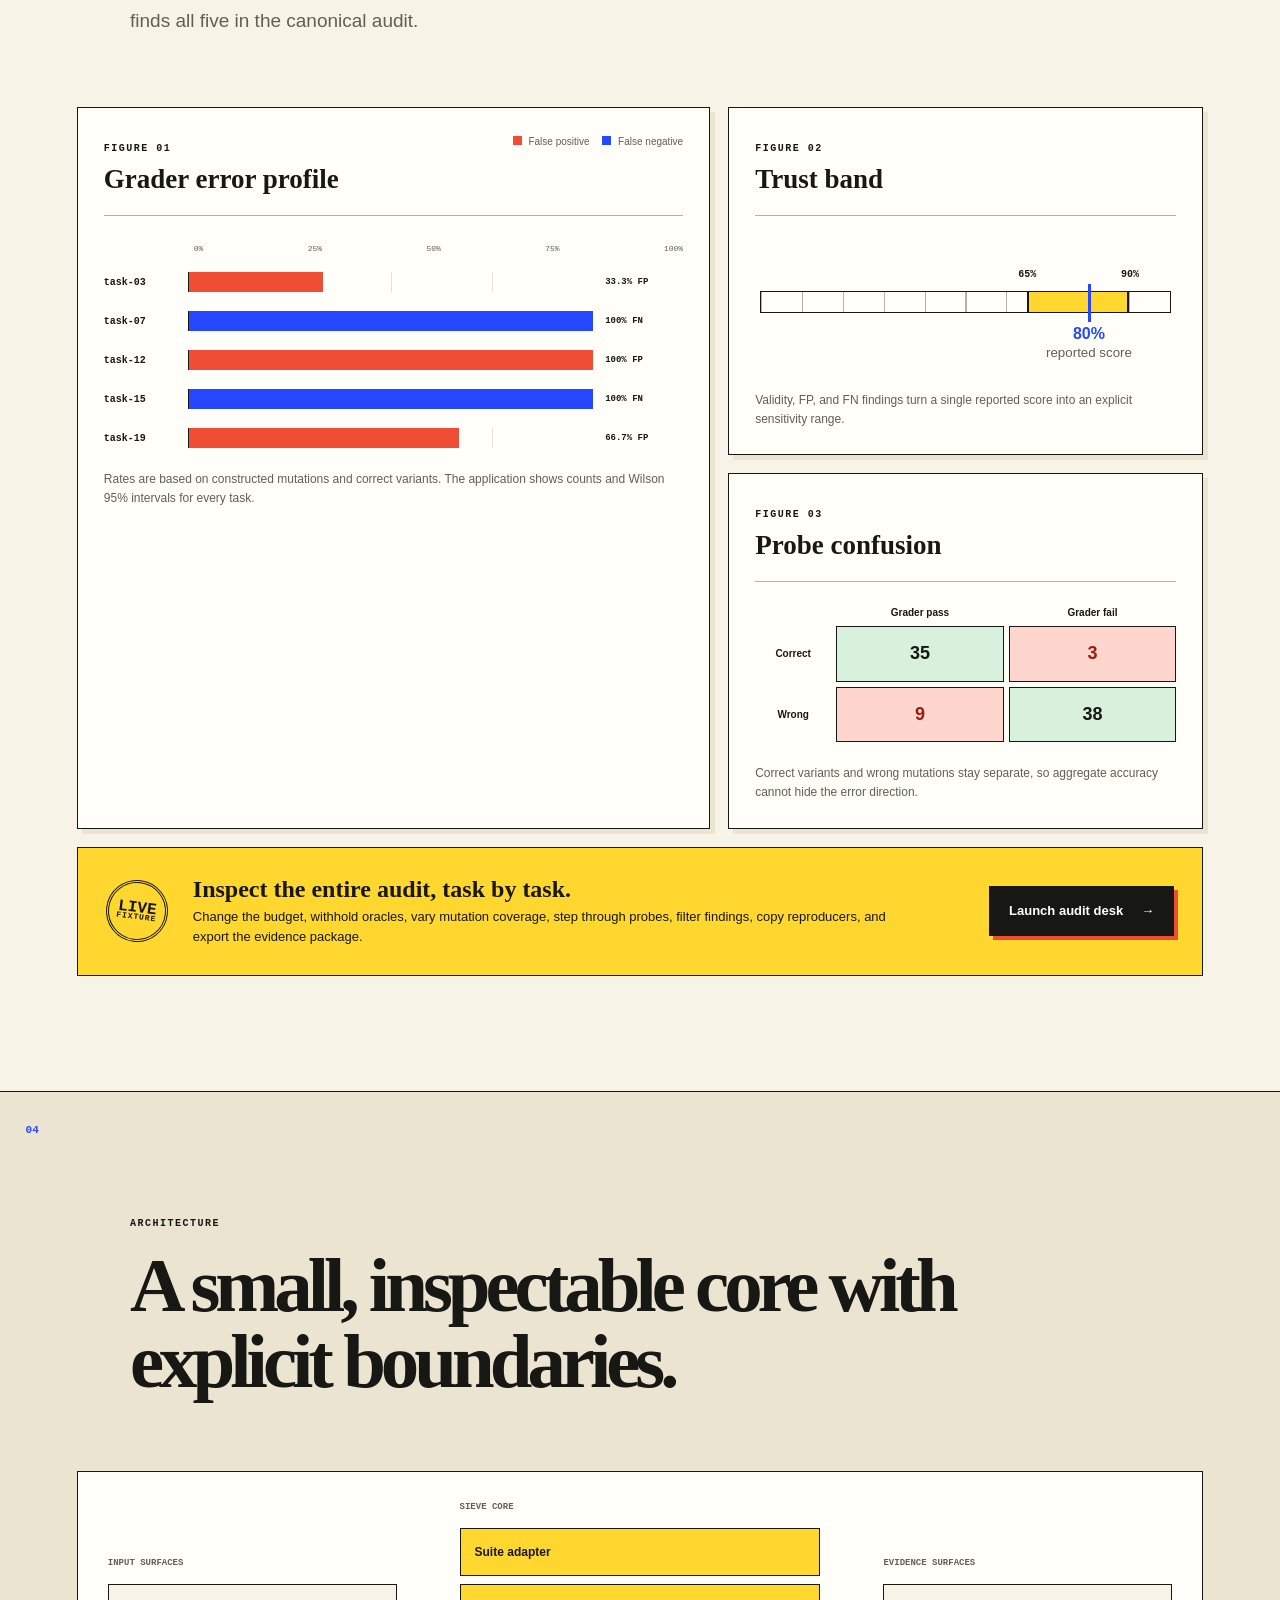
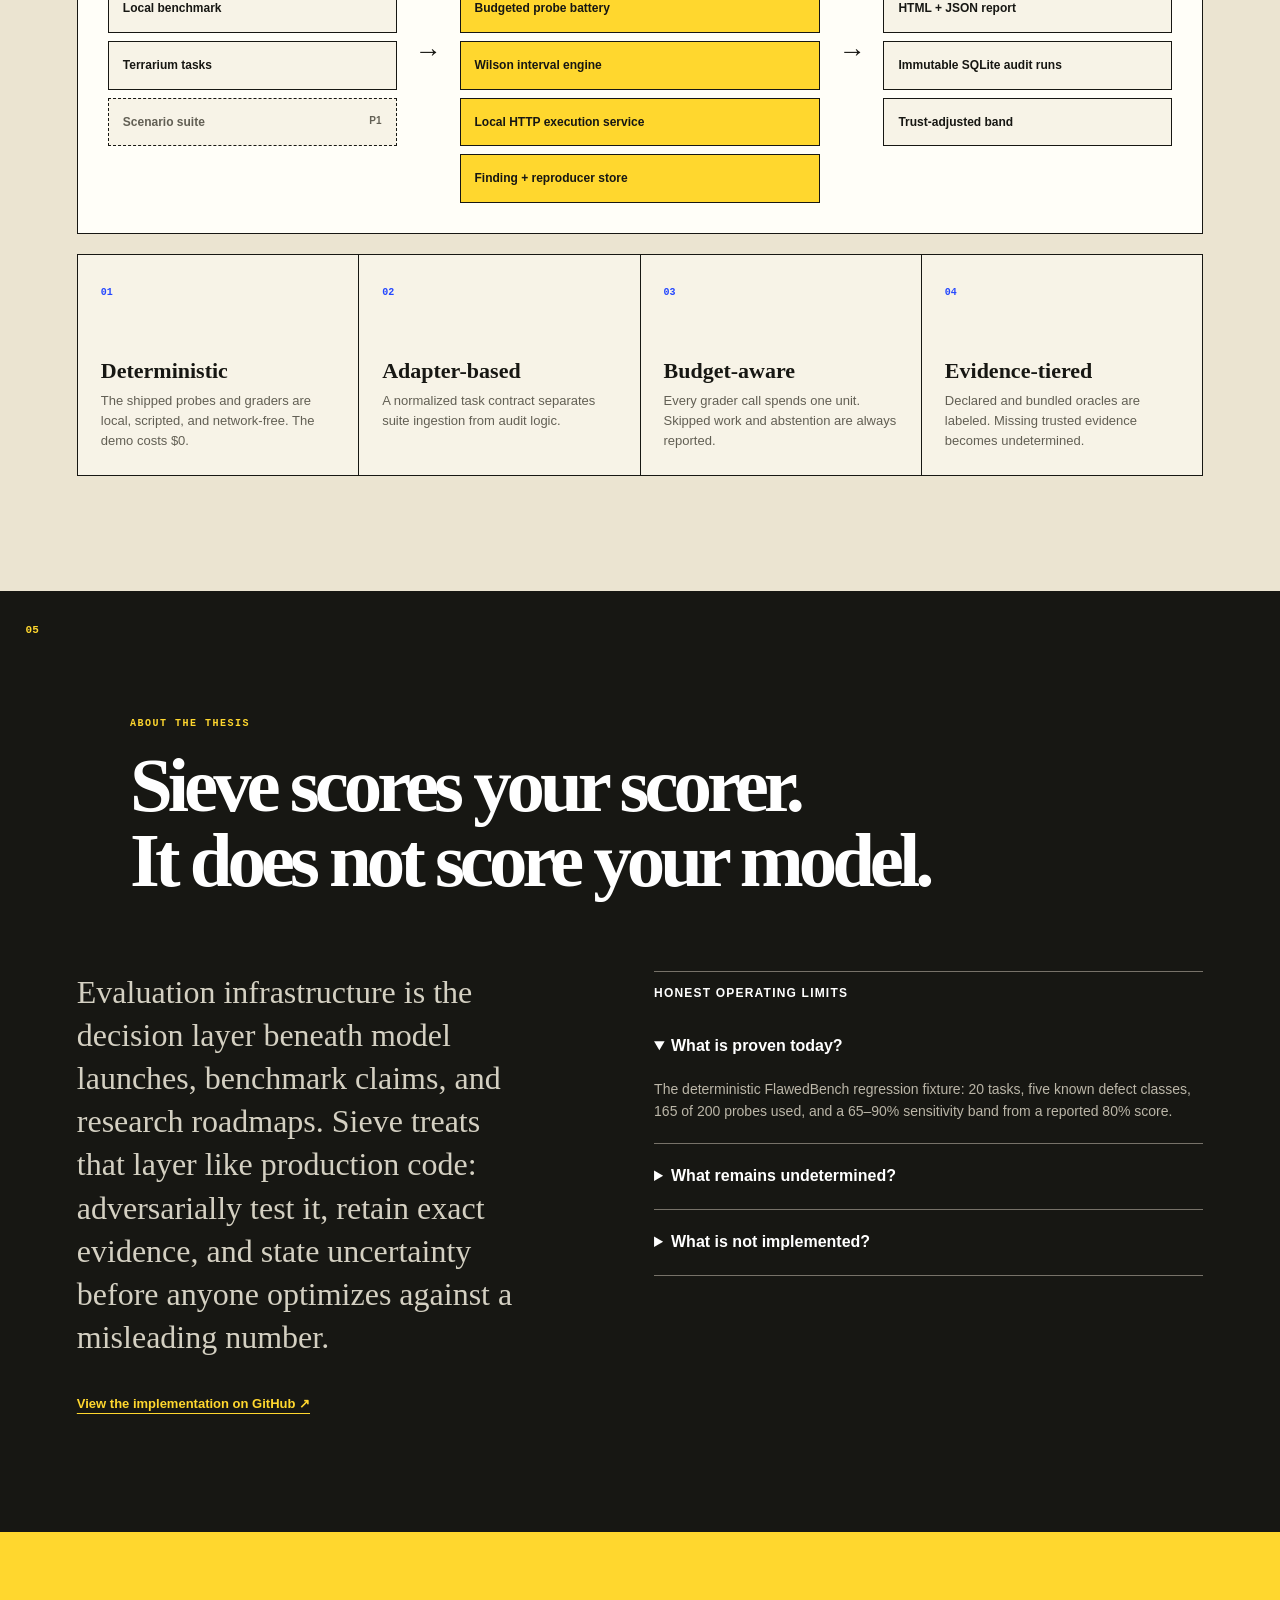
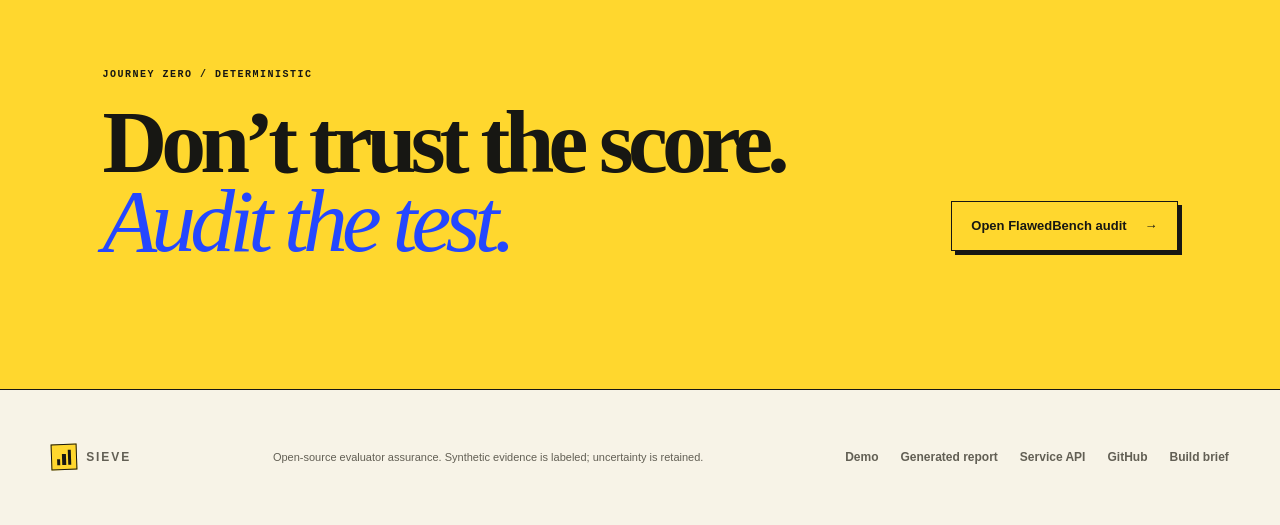
==== commit fd105a99: "Build persistent audit service and live demo mode" ====
--- a/docs/index.html
+++ b/docs/index.html
@@ -227,13 +227,14 @@
           <b>Suite adapter</b>
           <b>Budgeted probe battery</b>
           <b>Wilson interval engine</b>
+          <b>Local HTTP execution service</b>
           <b>Finding + reproducer store</b>
         </div>
         <div class="connector" aria-hidden="true">→</div>
         <div class="output-column">
           <span>Evidence surfaces</span>
           <b>HTML + JSON report</b>
-          <b>SQLite findings</b>
+          <b>Immutable SQLite audit runs</b>
           <b>Trust-adjusted band</b>
         </div>
       </div>
@@ -286,7 +287,7 @@
   <footer class="site-footer">
     <a class="wordmark" href="#top"><span class="wordmark-mark" aria-hidden="true"><i></i><i></i><i></i></span><span>SIEVE</span></a>
     <p>Open-source evaluator assurance. Synthetic evidence is labeled; uncertainty is retained.</p>
-    <div><a href="demo/">Demo</a><a href="demo/report.html">Generated report</a><a href="https://github.com/Aneesh-Pothuru/sieve">GitHub</a><a href="BRIEF.md">Build brief</a></div>
+    <div><a href="demo/">Demo</a><a href="demo/report.html">Generated report</a><a href="API.md">Service API</a><a href="https://github.com/Aneesh-Pothuru/sieve">GitHub</a><a href="BRIEF.md">Build brief</a></div>
   </footer>
 </body>
 </html>
